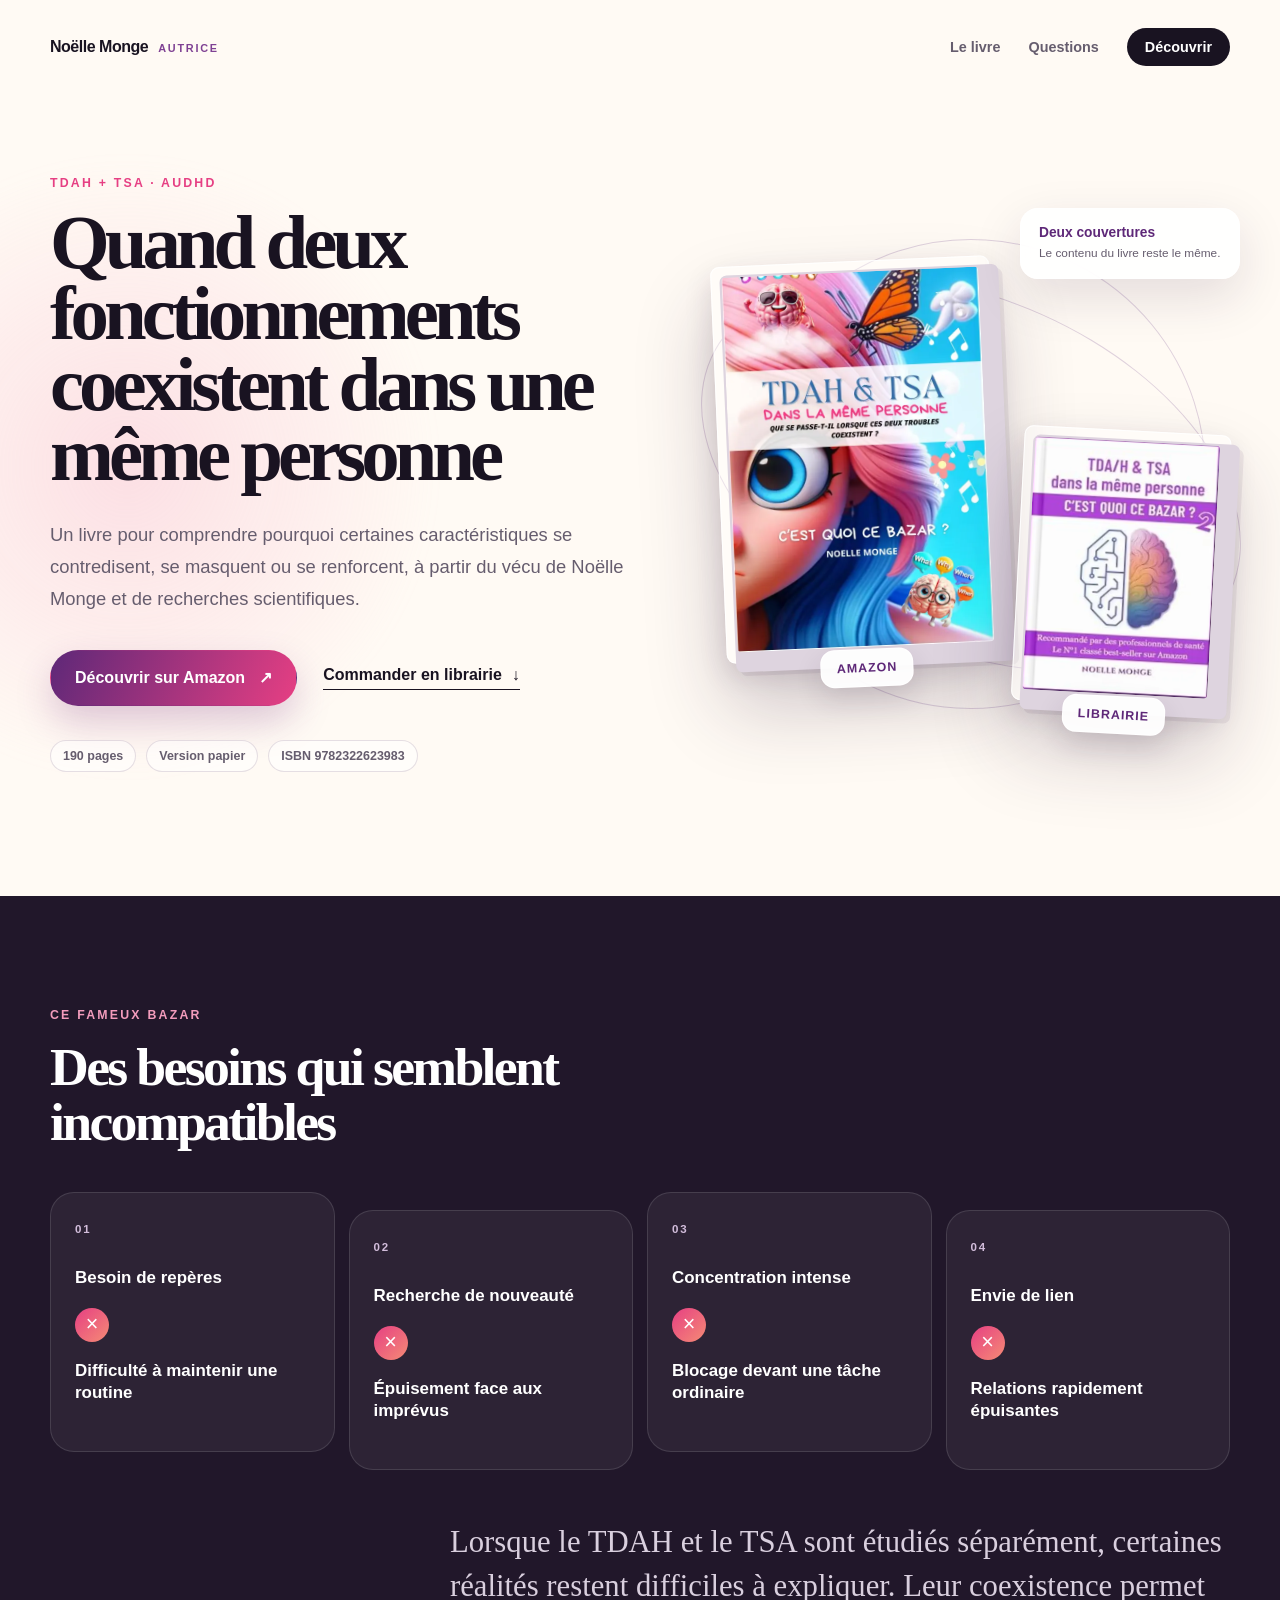
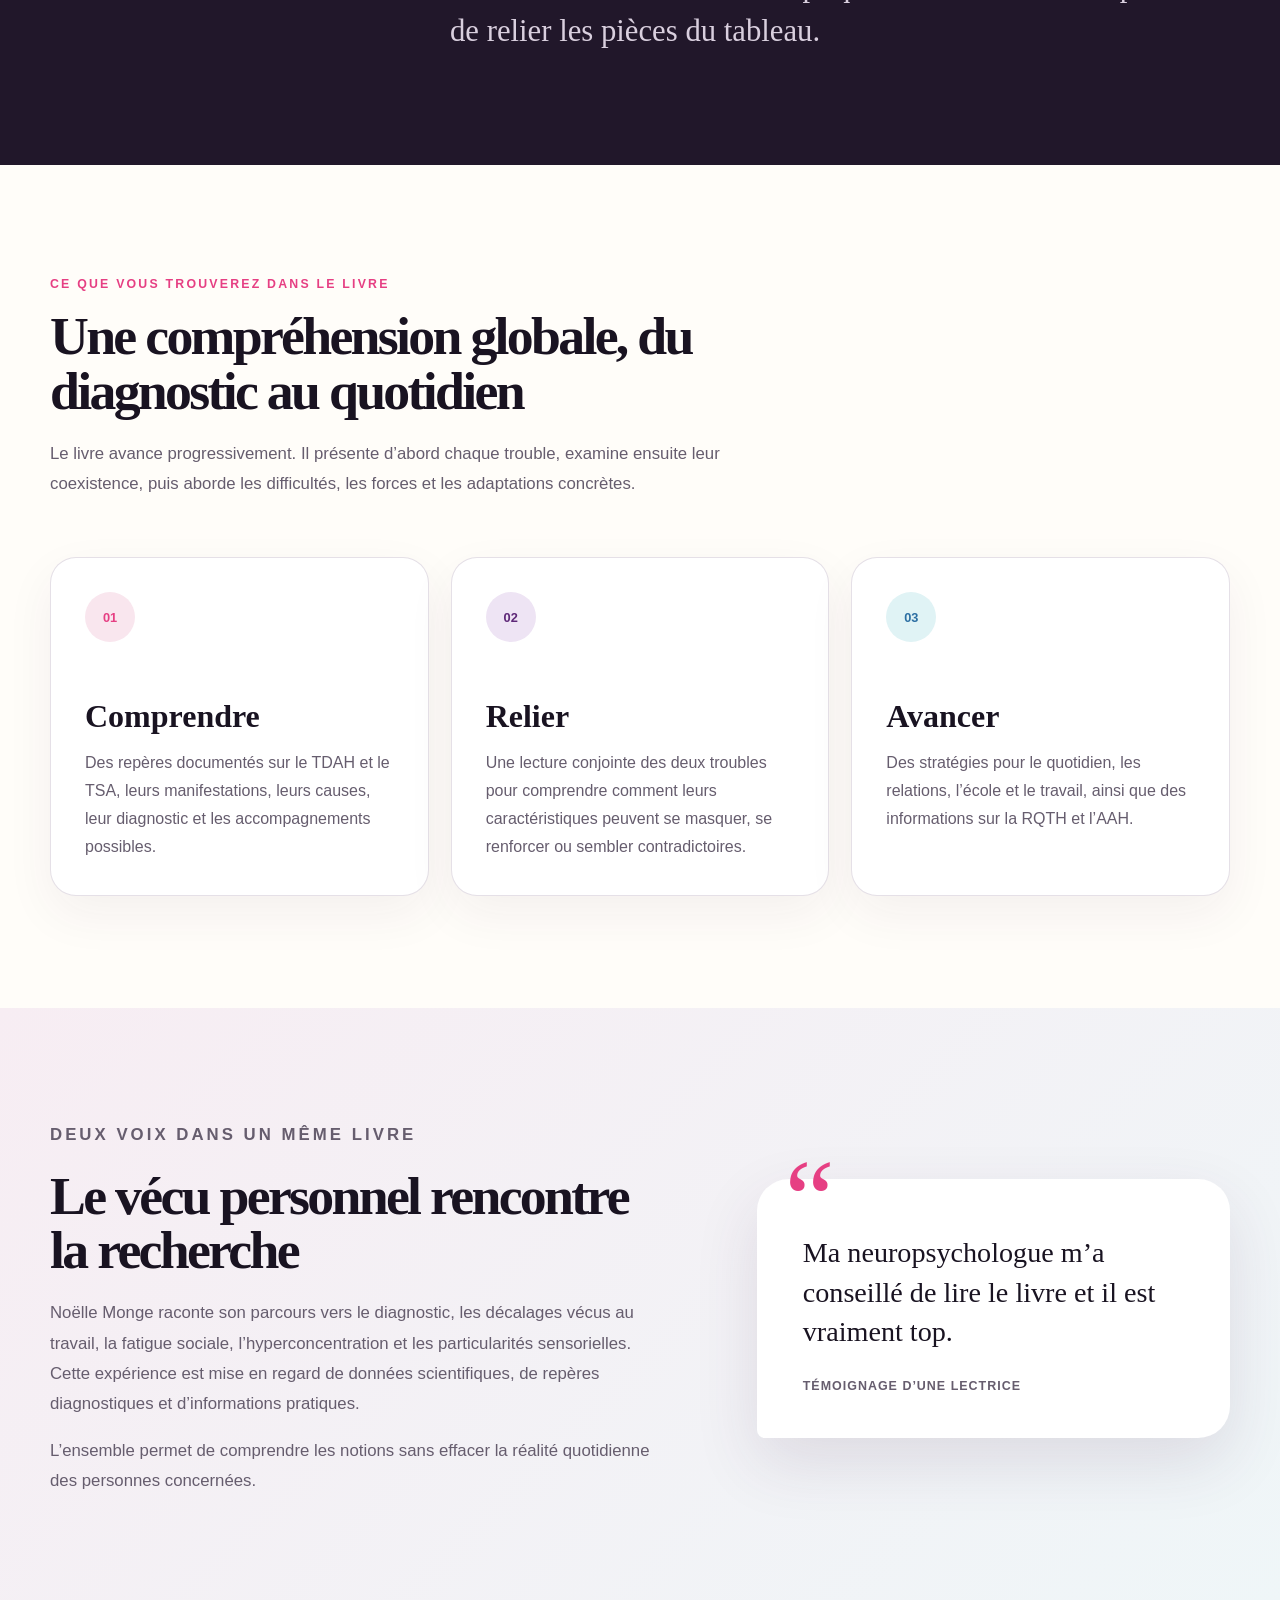
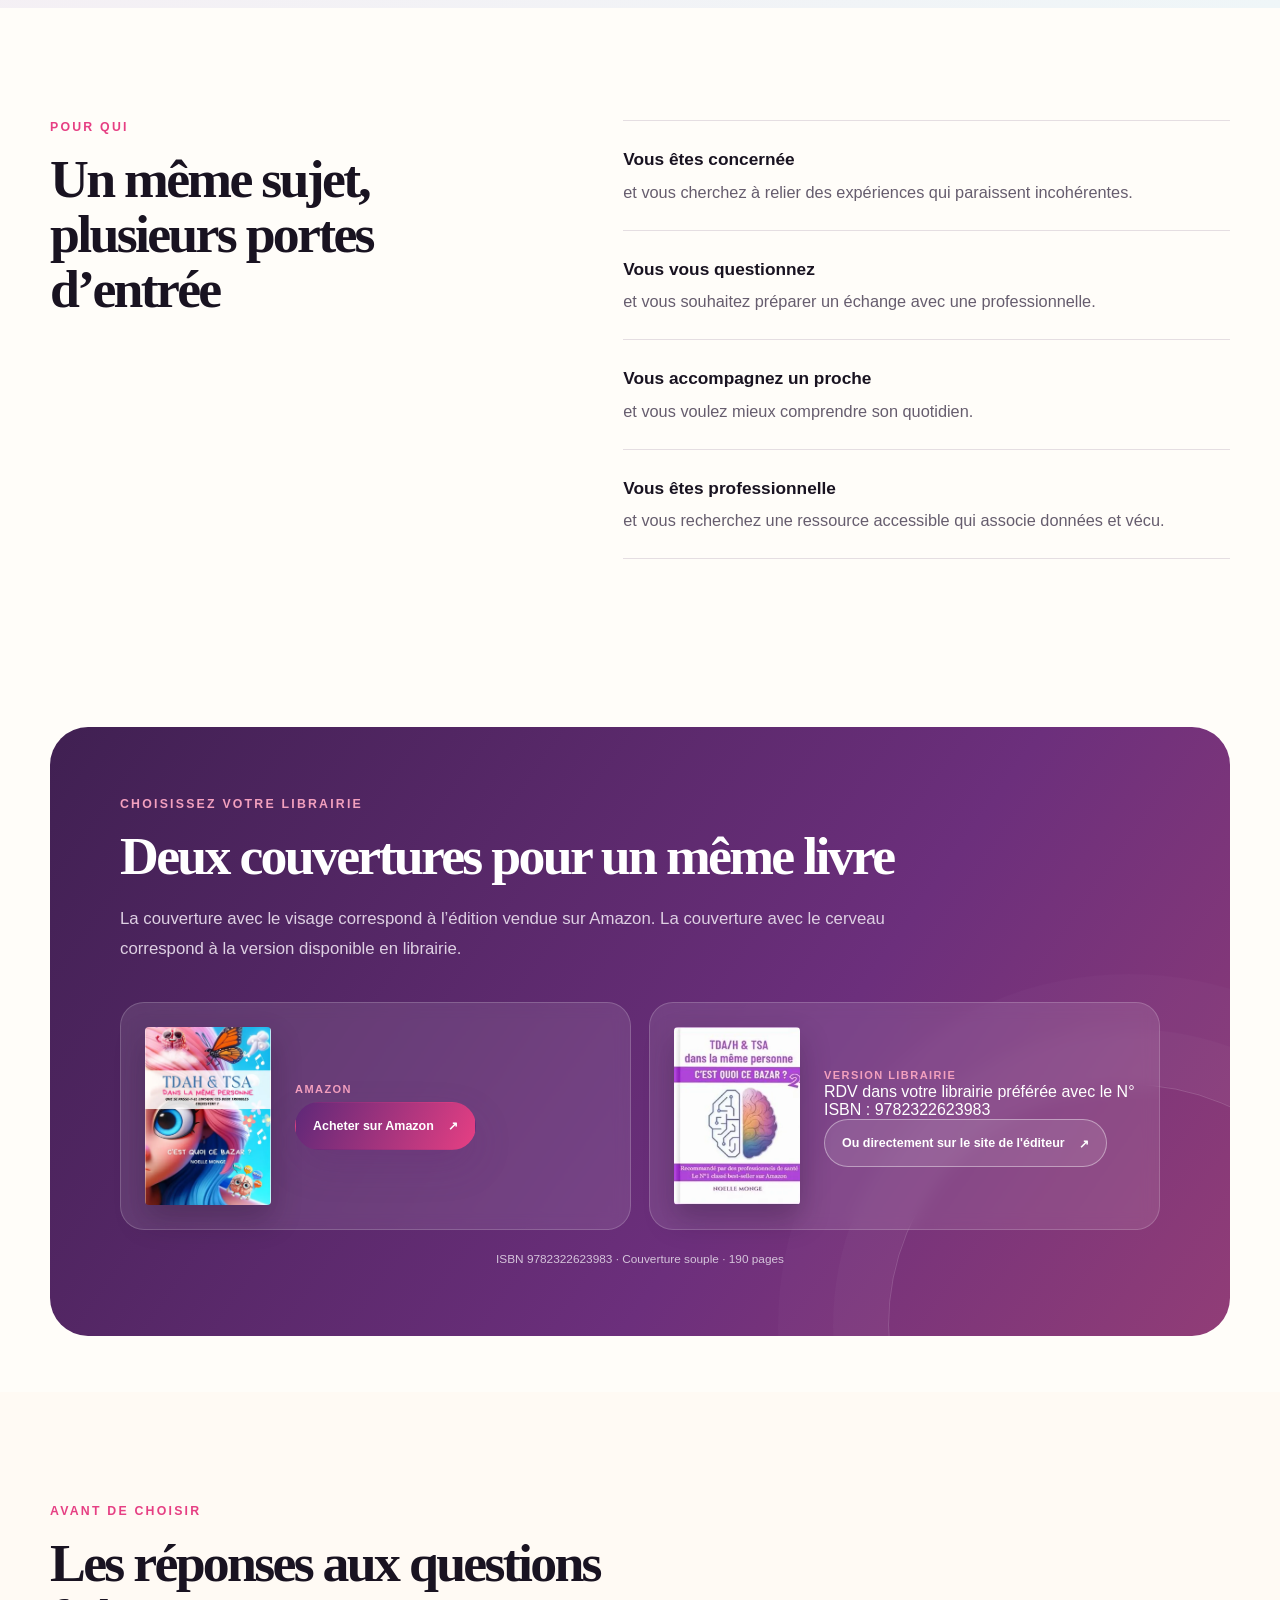
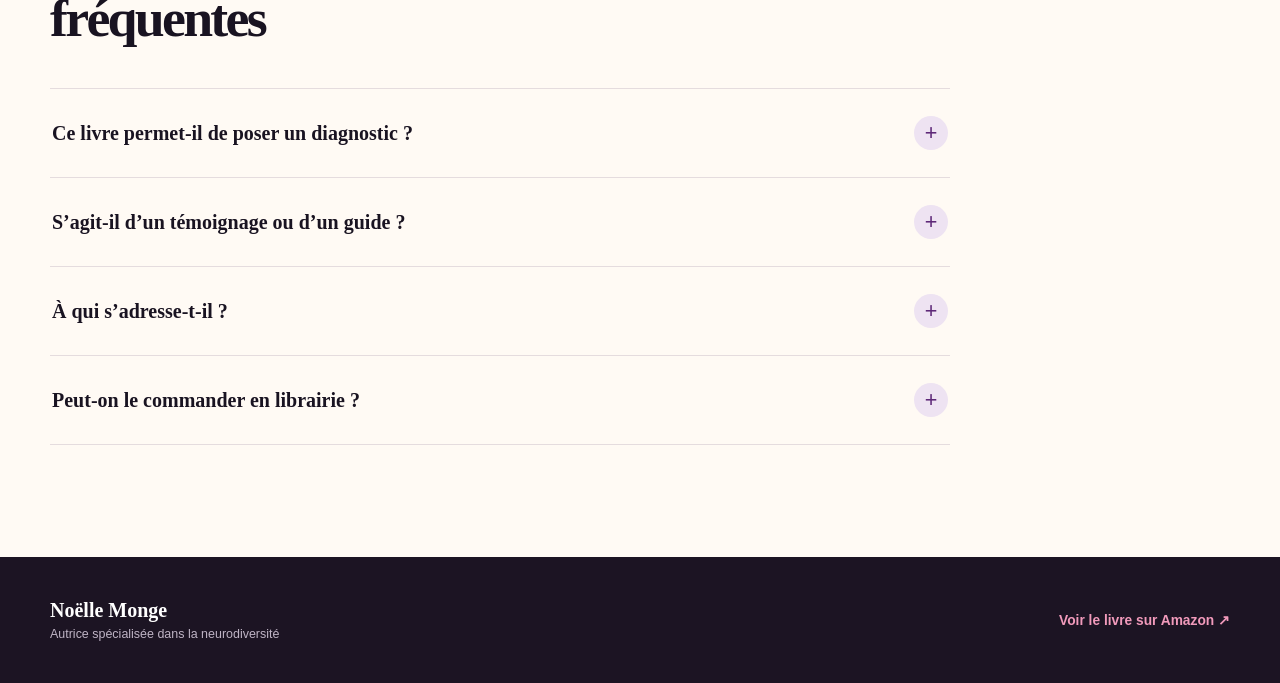
==== index.html @ 41de0bee "first commit" ====
<!doctype html>
<html lang="fr">
  <head>
     <meta charset="utf-8">
    <meta name="viewport" content="width=device-width, initial-scale=1">
    <title>TDAH et TSA dans la même personne | Noëlle Monge</title>
    <meta name="description" content="Découvrez le livre de Noëlle Monge consacré à la coexistence du TDAH et du TSA, au diagnostic, au vécu quotidien et aux stratégies d’adaptation.">
    <link rel="canonical" href="https://noelle-monge.fr/audhd-tdah-et-tsa-dans-la-meme-personne/">
    <link rel="icon" href="favicon.ico" sizes="any">
    <link rel="icon" type="image/png" sizes="512x512" href="favicon-512.png">
    <link rel="apple-touch-icon" sizes="180x180" href="apple-touch-icon.png">
    <meta property="og:title" content="TDAH et TSA dans la même personne">
    <meta property="og:description" content="Comprendre comment le TDAH et le TSA se masquent, se renforcent ou semblent se contredire.">
    <meta property="og:type" content="book">
    <meta property="og:locale" content="fr_FR">
    <meta property="og:url" content="https://noelle-monge.fr/audhd-tdah-et-tsa-dans-la-meme-personne/">
    <meta property="og:image" content="https://noelle-monge.fr/audhd-tdah-et-tsa-dans-la-meme-personne/assets/tdah-tsa-amazon.webp">
    <link rel="stylesheet" href="style.css">
    <script type="application/ld+json">
      {
        "@context": "https://schema.org",
        "@type": "Book",
        "name": "TDA/H et TSA dans la même personne — C’est quoi ce bazar ?",
        "author": { "@type": "Person", "name": "Noëlle Monge" },
        "isbn": "9782322623983",
        "numberOfPages": 190,
        "inLanguage": "fr",
        "bookFormat": "https://schema.org/Paperback",
        "image": [
          "https://noelle-monge.fr/audhd-tdah-et-tsa-dans-la-meme-personne/assets/tdah-tsa-amazon.webp",
          "https://noelle-monge.fr/audhd-tdah-et-tsa-dans-la-meme-personne/assets/tdah-tsa-librairie.webp"
        ],
        "url": "https://noelle-monge.fr/audhd-tdah-et-tsa-dans-la-meme-personne/"
      }
    </script>
  </head>
  <body>
    <main>
      <header class="site-header">
        <a class="wordmark" href="#haut" aria-label="Retour en haut de la page">
          <span>Noëlle Monge</span>
          <small>Autrice</small>
        </a>
        <nav aria-label="Navigation principale">
          <a href="#contenu">Le livre</a>
          <a href="#questions">Questions</a>
          <a class="nav-cta" href="https://www.amazon.fr/dp/B0DBQYP2VZ" target="_blank" rel="noopener noreferrer">Découvrir</a>
        </nav>
      </header>

      <section class="hero" id="haut">
        <div class="hero-copy">
          <p class="eyebrow">TDAH + TSA · AuDHD</p>
          <h1>Quand deux fonctionnements coexistent dans une même personne</h1>
          <p class="hero-intro">Un livre pour comprendre pourquoi certaines caractéristiques se contredisent, se masquent ou se renforcent, à partir du vécu de Noëlle Monge et de recherches scientifiques.</p>
          <div class="hero-actions">
            <a class="button button-primary" href="https://www.amazon.fr/dp/B0DBQYP2VZ" target="_blank" rel="noopener noreferrer">Découvrir sur Amazon <span aria-hidden="true">↗</span></a>
            <a class="text-link" href="#librairie">Commander en librairie <span aria-hidden="true">↓</span></a>
          </div>
          <div class="book-facts" aria-label="Informations sur le livre">
            <span>190 pages</span>
            <span>Version papier</span>
            <span>ISBN 9782322623983</span>
          </div>
        </div>

        <div class="hero-visual" aria-label="Les deux couvertures du livre">
          <div class="orbit orbit-one"></div>
          <div class="orbit orbit-two"></div>
          <div class="covers-showcase">
            <figure class="edition-cover edition-amazon">
              <div class="cover-wrap">
                <img src="assets/tdah-tsa-amazon.webp" 
                     alt="Couverture Amazon avec le visage du livre TDAH et TSA dans la même personne" 
                     width="544" height="794">
              </div>
              <figcaption><strong>Amazon</strong></figcaption>
            </figure>
            <figure class="edition-cover edition-bookstore">
              <div class="cover-wrap">
                <img src="assets/tdah-tsa-librairie.webp" 
                     alt="Couverture librairie avec le cerveau du livre TDAH et TSA dans la même personne" 
                     width="412" height="563">
              </div>
              <figcaption><strong>Librairie</strong></figcaption>
            </figure>
          </div>
          <div class="proof-card"><strong>Deux couvertures</strong><span>Le contenu du livre reste le même.</span></div>
        </div>
      </section>

      <section class="recognition" aria-labelledby="recognition-title">
        <div class="section-heading compact">
          <p class="eyebrow">Ce fameux bazar</p>
          <h2 id="recognition-title">Des besoins qui semblent incompatibles</h2>
        </div>
        <div class="contradiction-grid">
          <article class="contradiction"><span class="contradiction-index">01</span><p>Besoin de repères</p><div class="versus" aria-hidden="true">×</div><p>Difficulté à maintenir une routine</p></article>
          <article class="contradiction"><span class="contradiction-index">02</span><p>Recherche de nouveauté</p><div class="versus" aria-hidden="true">×</div><p>Épuisement face aux imprévus</p></article>
          <article class="contradiction"><span class="contradiction-index">03</span><p>Concentration intense</p><div class="versus" aria-hidden="true">×</div><p>Blocage devant une tâche ordinaire</p></article>
          <article class="contradiction"><span class="contradiction-index">04</span><p>Envie de lien</p><div class="versus" aria-hidden="true">×</div><p>Relations rapidement épuisantes</p></article>
        </div>
        <p class="recognition-note">Lorsque le TDAH et le TSA sont étudiés séparément, certaines réalités restent difficiles à expliquer. Leur coexistence permet de relier les pièces du tableau.</p>
      </section>

      <section class="book-content" id="contenu">
        <div class="section-heading">
          <p class="eyebrow">Ce que vous trouverez dans le livre</p>
          <h2>Une compréhension globale, du diagnostic au quotidien</h2>
          <p>Le livre avance progressivement. Il présente d’abord chaque trouble, examine ensuite leur coexistence, puis aborde les difficultés, les forces et les adaptations concrètes.</p>
        </div>
        <div class="chapter-grid">
          <article class="chapter"><span>01</span><h3>Comprendre</h3><p>Des repères documentés sur le TDAH et le TSA, leurs manifestations, leurs causes, leur diagnostic et les accompagnements possibles.</p></article>
          <article class="chapter"><span>02</span><h3>Relier</h3><p>Une lecture conjointe des deux troubles pour comprendre comment leurs caractéristiques peuvent se masquer, se renforcer ou sembler contradictoires.</p></article>
          <article class="chapter"><span>03</span><h3>Avancer</h3><p>Des stratégies pour le quotidien, les relations, l’école et le travail, ainsi que des informations sur la RQTH et l’AAH.</p></article>
        </div>
      </section>

      <section class="two-voices">
        <div class="voices-copy">
          <p class="eyebrow">Deux voix dans un même livre</p>
          <h2>Le vécu personnel rencontre la recherche</h2>
          <p>Noëlle Monge raconte son parcours vers le diagnostic, les décalages vécus au travail, la fatigue sociale, l’hyperconcentration et les particularités sensorielles. Cette expérience est mise en regard de données scientifiques, de repères diagnostiques et d’informations pratiques.</p>
          <p>L’ensemble permet de comprendre les notions sans effacer la réalité quotidienne des personnes concernées.</p>
        </div>
        <blockquote>
          <span aria-hidden="true">“</span>
          <p>Ma neuropsychologue m’a conseillé de lire le livre et il est vraiment top.</p>
          <cite>Témoignage d’une lectrice</cite>
        </blockquote>
      </section>

      <section class="audience">
        <div class="audience-label"><p class="eyebrow">Pour qui</p><h2>Un même sujet, plusieurs portes d’entrée</h2></div>
        <div class="audience-list">
          <p><strong>Vous êtes concernée</strong> et vous cherchez à relier des expériences qui paraissent incohérentes.</p>
          <p><strong>Vous vous questionnez</strong> et vous souhaitez préparer un échange avec une professionnelle.</p>
          <p><strong>Vous accompagnez un proche</strong> et vous voulez mieux comprendre son quotidien.</p>
          <p><strong>Vous êtes professionnelle</strong> et vous recherchez une ressource accessible qui associe données et vécu.</p>
        </div>
      </section>

      <section class="purchase" id="librairie">
        <div class="purchase-card">
          <div class="purchase-intro">
            <p class="eyebrow">Choisissez votre librairie</p>
            <h2>Deux couvertures pour un même livre</h2>
            <p>La couverture avec le visage correspond à l’édition vendue sur Amazon. La couverture avec le cerveau correspond à la version disponible en librairie.</p>
          </div>
          <div class="edition-choices">
            <article class="edition-choice">
              <img src="assets/tdah-tsa-amazon.webp" alt="Couverture Amazon avec le visage" width="544" height="794">
              <div>
                <p class="edition-platform">Amazon</p>
                <a class="button button-primary" href="https://www.amazon.fr/dp/B0DBQYP2VZ" 
                   target="_blank" rel="noopener noreferrer">Acheter sur Amazon 
                  <span aria-hidden="true">↗</span>
                </a>
              </div>
            </article>
            <article class="edition-choice">
              <img src="assets/tdah-tsa-librairie.webp" alt="Couverture librairie avec le cerveau" 
                   width="412" height="563">
              <div>
                <span class="edition-platform">
                Version librairie</span>
                <br/>
                RDV dans votre librairie préférée avec le N° ISBN : 9782322623983<span aria-hidden="true">
                </span>
                <br/>
                <a class="button button-secondary" 
                   href="https://librairie.bod.fr/tdah-et-tsa-dans-la-meme-personne-noelle-monge-9782322623983" 
                   target="_blank" rel="noopener noreferrer">
                	Ou directement sur le site de l'éditeur 
                  <span aria-hidden="true">↗</span>
                </a>
              </div>
            </article>
          </div>
          <p class="purchase-meta">ISBN 9782322623983 · Couverture souple · 190 pages</p>
        </div>
      </section>

      <section class="faq" id="questions">
        <div class="section-heading compact"><p class="eyebrow">Avant de choisir</p><h2>Les réponses aux questions fréquentes</h2></div>
        <div class="faq-list">
          <details><summary>Ce livre permet-il de poser un diagnostic ?</summary><p>Le diagnostic relève de professionnelles de santé formées. Le livre apporte des connaissances, des repères et des questions à explorer au cours d’un accompagnement.</p></details>
          <details><summary>S’agit-il d’un témoignage ou d’un guide ?</summary><p>Les deux approches se répondent. Noëlle Monge raconte son parcours et son quotidien tout en s’appuyant sur des recherches scientifiques et des informations pratiques.</p></details>
          <details><summary>À qui s’adresse-t-il ?</summary><p>Aux personnes directement concernées, à celles qui se questionnent, à leurs proches et aux professionnelles qui souhaitent mieux comprendre la coexistence du TDAH et du TSA.</p></details>
          <details><summary>Peut-on le commander en librairie ?</summary><p>Oui. La version papier peut être commandée avec l’ISBN 9782322623983. Elle est également disponible sur Amazon.</p></details>
        </div>
      </section>

      <footer>
        <div><strong>Noëlle Monge</strong><p>Autrice spécialisée dans la neurodiversité</p></div>
        <a href="https://www.amazon.fr/dp/B0DBQYP2VZ" target="_blank" rel="noopener noreferrer">
          Voir le livre sur Amazon ↗
        </a>
      </footer>

      <a class="mobile-buy" href="https://www.amazon.fr/dp/B0DBQYP2VZ" 
         target="_blank" rel="noopener noreferrer">
        Découvrir le livre <span aria-hidden="true">↗</span>
      </a>
    </main>
  </body>
</html>
---- style.css ----
:root {
  --font-sans: Arial, Helvetica, sans-serif;
  --font-display: Georgia, "Times New Roman", serif;
  --paper: #fffaf4;
  --ink: #191321;
  --muted: #665d6e;
  --plum: #5e2878;
  --violet: #7f4193;
  --pink: #e63f83;
  --coral: #f58b75;
  --blue: #2c6fa3;
  --line: rgba(70, 38, 88, 0.14);
}

* { box-sizing: border-box; }
html { scroll-behavior: smooth; }
body {
  margin: 0;
  background: var(--paper);
  color: var(--ink);
  font-family: var(--font-sans);
}
a { color: inherit; text-decoration: none; }

.site-header {
  position: relative;
  z-index: 20;
  display: flex;
  align-items: center;
  justify-content: space-between;
  width: min(1180px, calc(100% - 48px));
  margin: 0 auto;
  padding: 28px 0;
}
.wordmark { display: flex; align-items: baseline; gap: 10px; font-weight: 850; letter-spacing: -0.03em; }
.wordmark small { color: var(--violet); font-size: .68rem; font-weight: 800; letter-spacing: .16em; text-transform: uppercase; }
nav { display: flex; align-items: center; gap: 28px; color: var(--muted); font-size: .9rem; font-weight: 700; }
nav a:hover { color: var(--plum); }
.nav-cta { padding: 11px 18px; border-radius: 999px; background: var(--ink); color: white; }
nav .nav-cta:hover { color: white; background: var(--plum); }

.hero {
  position: relative;
  display: grid;
  grid-template-columns: minmax(0, 1.08fr) minmax(390px, .92fr);
  align-items: center;
  gap: 56px;
  min-height: 720px;
  width: min(1180px, calc(100% - 48px));
  margin: 0 auto;
  padding: 50px 0 92px;
}
.hero::before {
  content: "";
  position: absolute;
  top: 5%;
  left: -20vw;
  z-index: -1;
  width: 52vw;
  height: 52vw;
  border-radius: 50%;
  background: radial-gradient(circle, rgba(246, 168, 195, .32), transparent 66%);
  filter: blur(8px);
}
.eyebrow { margin: 0 0 18px; color: var(--pink); font-size: .77rem; font-weight: 850; letter-spacing: .18em; text-transform: uppercase; }
h1, h2, h3, p { margin-top: 0; }
h1 {
  max-width: 760px;
  margin-bottom: 28px;
  font-family: var(--font-display);
  font-size: clamp(3.5rem, 6vw, 6.7rem);
  font-weight: 650;
  letter-spacing: -.065em;
  line-height: .92;
}
.hero-intro { max-width: 660px; margin-bottom: 34px; color: var(--muted); font-size: 1.15rem; line-height: 1.75; }
.hero-actions { display: flex; align-items: center; gap: 26px; }
.button {
  display: inline-flex;
  align-items: center;
  justify-content: center;
  gap: 14px;
  min-height: 56px;
  padding: 0 24px;
  border: 1px solid transparent;
  border-radius: 999px;
  font-weight: 800;
  transition: transform 180ms ease, box-shadow 180ms ease, background 180ms ease;
}
.button:hover { transform: translateY(-2px); }
.button-primary { background: linear-gradient(115deg, var(--plum), var(--pink)); color: white; box-shadow: 0 16px 36px rgba(103, 38, 119, .22); }
.button-primary:hover { box-shadow: 0 20px 42px rgba(103, 38, 119, .3); }
.button-secondary { border-color: rgba(255, 255, 255, .4); background: rgba(255, 255, 255, .1); color: white; }
.button-secondary:hover { background: rgba(255, 255, 255, .18); }
.text-link { display: inline-flex; align-items: center; gap: 10px; padding-bottom: 5px; border-bottom: 1px solid var(--ink); font-weight: 800; }
.book-facts { display: flex; flex-wrap: wrap; gap: 10px; margin-top: 34px; }
.book-facts span { padding: 8px 12px; border: 1px solid var(--line); border-radius: 999px; background: rgba(255, 255, 255, .52); color: var(--muted); font-size: .78rem; font-weight: 750; }

.hero-visual { position: relative; display: flex; align-items: center; justify-content: center; min-height: 660px; }
.covers-showcase { position: relative; z-index: 3; display: flex; align-items: flex-end; justify-content: center; gap: 18px; width: 100%; }
.edition-cover { position: relative; margin: 0; }
.edition-cover .cover-wrap { transform: none; }
.edition-cover figcaption { position: relative; z-index: 5; width: max-content; margin: -9px auto 0; padding: 11px 15px; border: 1px solid rgba(255, 255, 255, .92); border-radius: 14px; background: rgba(255, 255, 255, .94); box-shadow: 0 12px 28px rgba(49, 26, 58, .14); text-align: center; }
.edition-cover figcaption strong, .edition-cover figcaption span { display: block; }
.edition-cover figcaption strong { color: var(--plum); font-size: .78rem; letter-spacing: .08em; text-transform: uppercase; }
.edition-cover figcaption span { margin-top: 3px; color: var(--muted); font-size: .68rem; font-weight: 700; }
.edition-amazon { width: 54%; transform: rotate(-2.5deg); }
.edition-bookstore { width: 40%; transform: translateY(46px) rotate(3deg); }
.cover-wrap {
  position: relative;
  z-index: 3;
  padding: 10px;
  border: 1px solid rgba(255, 255, 255, .9);
  border-radius: 9px;
  background: rgba(255, 255, 255, .38);
  box-shadow: 0 44px 80px rgba(47, 23, 60, .24), 0 12px 28px rgba(47, 23, 60, .14);
}
.cover-wrap::after { content: ""; position: absolute; inset: 8px -10px -10px 8px; z-index: -1; border-radius: 7px; background: #ded4df; box-shadow: 4px 4px 0 rgba(72, 43, 83, .08); }
.cover-wrap img { display: block; width: 100%; height: auto; border-radius: 4px; }
.orbit { position: absolute; border: 1px solid rgba(98, 45, 127, .2); border-radius: 50%; transform: rotate(-18deg); }
.orbit::after { content: ""; position: absolute; width: 15px; height: 15px; border-radius: 50%; background: var(--coral); box-shadow: 0 0 0 8px rgba(245, 139, 117, .14); }
.orbit-one { width: 470px; height: 470px; }
.orbit-one::after { top: 42px; left: 80px; }
.orbit-two { width: 570px; height: 350px; transform: rotate(24deg); }
.orbit-two::after { right: 38px; bottom: 68px; background: #52b7cb; }
.proof-card { position: absolute; top: 64px; right: -10px; z-index: 4; width: 220px; padding: 16px 18px; border: 1px solid rgba(255, 255, 255, .9); border-radius: 18px; background: rgba(255, 255, 255, .88); box-shadow: 0 18px 50px rgba(49, 26, 58, .13); backdrop-filter: blur(12px); }
.proof-card strong, .proof-card span { display: block; }
.proof-card strong { margin-bottom: 5px; color: var(--plum); font-size: .86rem; }
.proof-card span { color: var(--muted); font-size: .74rem; line-height: 1.45; }

.recognition, .book-content, .two-voices, .audience, .purchase, .faq { padding: 112px max(24px, calc((100vw - 1180px) / 2)); }
.recognition { overflow: hidden; background: #21172a; color: white; }
.section-heading { max-width: 760px; margin-bottom: 58px; }
.section-heading.compact { margin-bottom: 42px; }
.section-heading h2, .voices-copy h2, .audience h2, .purchase h2 { margin-bottom: 20px; font-family: var(--font-display); font-size: clamp(2.4rem, 4.2vw, 4.6rem); font-weight: 650; letter-spacing: -.05em; line-height: 1.02; }
.section-heading > p:last-child, .voices-copy > p, .purchase-card > div > p:last-child { color: var(--muted); font-size: 1.05rem; line-height: 1.8; }
.recognition .eyebrow { color: #f39cbc; }
.contradiction-grid { display: grid; grid-template-columns: repeat(4, 1fr); gap: 14px; }
.contradiction { position: relative; min-height: 260px; padding: 30px 24px; border: 1px solid rgba(255, 255, 255, .12); border-radius: 24px; background: rgba(255, 255, 255, .055); }
.contradiction:nth-child(2n) { transform: translateY(18px); }
.contradiction-index { display: block; margin-bottom: 32px; color: #d2bddb; font-size: .72rem; font-weight: 800; letter-spacing: .16em; }
.contradiction p { margin-bottom: 0; font-size: 1.06rem; font-weight: 750; line-height: 1.35; }
.versus { width: 34px; height: 34px; margin: 18px 0; border-radius: 50%; background: linear-gradient(135deg, var(--pink), var(--coral)); color: white; font-size: 1.35rem; font-weight: 400; line-height: 31px; text-align: center; }
.recognition-note { max-width: 780px; margin: 68px 0 0 auto; color: #d9cfde; font-family: var(--font-display); font-size: clamp(1.35rem, 2.4vw, 2rem); line-height: 1.45; }

.book-content { background: #fffdf9; }
.chapter-grid { display: grid; grid-template-columns: repeat(3, 1fr); gap: 22px; }
.chapter { padding: 34px; border: 1px solid var(--line); border-radius: 26px; background: white; box-shadow: 0 18px 50px rgba(65, 39, 75, .06); }
.chapter > span { display: inline-flex; align-items: center; justify-content: center; width: 50px; height: 50px; margin-bottom: 56px; border-radius: 50%; background: #f9e6ee; color: var(--pink); font-size: .8rem; font-weight: 850; }
.chapter:nth-child(2) > span { background: #eee4f4; color: var(--plum); }
.chapter:nth-child(3) > span { background: #e0f3f5; color: var(--blue); }
.chapter h3 { margin-bottom: 14px; font-family: var(--font-display); font-size: 2rem; }
.chapter p { margin-bottom: 0; color: var(--muted); line-height: 1.75; }

.two-voices { display: grid; grid-template-columns: 1fr .78fr; align-items: center; gap: 100px; background: linear-gradient(135deg, #f7edf3, #eff6f8); }
.voices-copy > p:last-child { margin-bottom: 0; }
blockquote { position: relative; margin: 0; padding: 54px 46px 44px; border-radius: 32px 32px 32px 8px; background: white; box-shadow: 0 25px 65px rgba(72, 38, 83, .12); }
blockquote > span { position: absolute; top: -36px; left: 28px; color: var(--pink); font-family: Georgia, serif; font-size: 7rem; line-height: 1; }
blockquote p { margin-bottom: 24px; font-family: var(--font-display); font-size: clamp(1.45rem, 2.2vw, 2.15rem); line-height: 1.4; }
blockquote cite { color: var(--muted); font-size: .78rem; font-style: normal; font-weight: 800; letter-spacing: .08em; text-transform: uppercase; }

.audience { display: grid; grid-template-columns: .78fr 1fr; gap: 100px; background: #fffdf9; }
.audience-list p { margin: 0; padding: 24px 0; border-top: 1px solid var(--line); color: var(--muted); font-size: 1.02rem; line-height: 1.65; }
.audience-list p:last-child { border-bottom: 1px solid var(--line); }
.audience-list strong { display: block; margin-bottom: 5px; color: var(--ink); font-size: 1.08rem; }

.purchase { padding-top: 56px; padding-bottom: 56px; background: #fffdf9; }
.purchase-card { position: relative; overflow: hidden; padding: 70px; border-radius: 38px; background: linear-gradient(125deg, #402052, #6c2f7c 62%, #913d77); color: white; }
.purchase-card::after { content: ""; position: absolute; right: -140px; bottom: -230px; width: 480px; height: 480px; border: 1px solid rgba(255, 255, 255, .16); border-radius: 50%; box-shadow: 0 0 0 55px rgba(255, 255, 255, .025), 0 0 0 110px rgba(255, 255, 255, .018); }
.purchase-card .eyebrow { color: #f3a0be; }
.purchase-card > div > p:last-child { color: #ded0e3; }
.purchase-intro { position: relative; z-index: 2; max-width: 780px; margin-bottom: 38px; }
.edition-choices { position: relative; z-index: 2; display: grid; grid-template-columns: repeat(2, 1fr); gap: 18px; }
.edition-choice { display: grid; grid-template-columns: 126px 1fr; align-items: center; gap: 24px; min-width: 0; padding: 24px; border: 1px solid rgba(255, 255, 255, .18); border-radius: 24px; background: rgba(255, 255, 255, .1); backdrop-filter: blur(8px); }
.edition-choice img { display: block; width: 126px; height: 178px; border-radius: 4px; box-shadow: 0 14px 30px rgba(29, 12, 37, .28); object-fit: cover; }
.edition-choice .edition-platform { margin-bottom: 7px; color: #f3a0be; font-size: .69rem; font-weight: 850; letter-spacing: .13em; text-transform: uppercase; }
.edition-choice h3 { margin-bottom: 18px; font-family: var(--font-display); font-size: 1.5rem; line-height: 1.08; }
.edition-choice .button { min-height: 48px; padding: 0 17px; font-size: .78rem; }
.purchase-meta { position: relative; z-index: 2; margin: 22px 0 0; color: #d5c4db; font-size: .74rem; text-align: center; }

.faq { background: var(--paper); }
.faq-list { max-width: 900px; }
details { border-top: 1px solid var(--line); }
details:last-child { border-bottom: 1px solid var(--line); }
summary { display: flex; align-items: center; justify-content: space-between; gap: 24px; padding: 27px 2px; cursor: pointer; font-family: var(--font-display); font-size: 1.25rem; font-weight: 700; list-style: none; }
summary::-webkit-details-marker { display: none; }
summary::after { content: "+"; display: grid; flex: 0 0 auto; place-items: center; width: 34px; height: 34px; border-radius: 50%; background: #eee3f2; color: var(--plum); font-family: Arial, sans-serif; font-size: 1.35rem; font-weight: 400; }
details[open] summary::after { content: "−"; }
details p { max-width: 760px; padding: 0 54px 28px 2px; color: var(--muted); line-height: 1.75; }

footer { display: flex; align-items: center; justify-content: space-between; gap: 30px; padding: 42px max(24px, calc((100vw - 1180px) / 2)); background: #1c1423; color: white; }
footer strong { font-family: var(--font-display); font-size: 1.25rem; }
footer p { margin: 5px 0 0; color: #bfb4c5; font-size: .78rem; }
footer > a { color: #f19abb; font-size: .86rem; font-weight: 800; }
.mobile-buy { display: none; }

@media (max-width: 980px) {
  .hero { grid-template-columns: 1fr; gap: 20px; padding-top: 70px; }
  .hero-copy { position: relative; z-index: 5; }
  .hero-visual { min-height: 720px; }
  .covers-showcase { max-width: 620px; }
  .contradiction-grid { grid-template-columns: repeat(2, 1fr); }
  .two-voices, .audience { grid-template-columns: 1fr; gap: 52px; }
  .chapter-grid { grid-template-columns: 1fr; }
  .chapter > span { margin-bottom: 28px; }
  .edition-choices { grid-template-columns: 1fr; }
}

@media (max-width: 680px) {
  .site-header { width: min(100% - 32px, 1180px); padding: 20px 0; }
  nav a:not(.nav-cta) { display: none; }
  .nav-cta { padding: 9px 15px; font-size: .8rem; }
  .hero { width: min(100% - 36px, 1180px); min-height: auto; padding: 54px 0 68px; }
  h1 { font-size: clamp(3rem, 15.4vw, 4.7rem); }
  .hero-intro { font-size: 1rem; line-height: 1.65; }
  .hero-actions { align-items: flex-start; flex-direction: column; gap: 19px; }
  .hero-visual { min-height: 560px; }
  .covers-showcase { align-items: center; gap: 10px; }
  .edition-amazon { width: 53%; }
  .edition-bookstore { width: 42%; transform: translateY(28px) rotate(3deg); }
  .edition-cover figcaption { padding: 9px 10px; }
  .edition-cover figcaption span { display: none; }
  .orbit-one { width: 330px; height: 330px; }
  .orbit-two { width: 350px; height: 250px; }
  .proof-card { top: auto; right: 0; bottom: 0; width: 190px; }
  .recognition, .book-content, .two-voices, .audience, .purchase, .faq { padding: 78px 20px; }
  .contradiction-grid { grid-template-columns: 1fr; }
  .contradiction { min-height: 0; }
  .contradiction:nth-child(2n) { transform: none; }
  .recognition-note { margin-top: 44px; }
  .chapter { padding: 28px; }
  .two-voices { gap: 72px; }
  blockquote { padding: 48px 28px 34px; }
  .purchase { padding-top: 20px; padding-bottom: 20px; }
  .purchase-card { padding: 42px 26px; border-radius: 28px; }
  .edition-choice { grid-template-columns: 88px 1fr; gap: 17px; padding: 18px; }
  .edition-choice img { width: 88px; height: 126px; }
  .edition-choice h3 { font-size: 1.25rem; }
  .edition-choice .button { width: 100%; min-height: 44px; padding: 0 12px; font-size: .7rem; }
  footer { align-items: flex-start; flex-direction: column; padding-bottom: 100px; }
  .mobile-buy { position: fixed; right: 14px; bottom: 14px; left: 14px; z-index: 40; display: flex; align-items: center; justify-content: center; gap: 12px; min-height: 54px; border-radius: 999px; background: linear-gradient(115deg, var(--plum), var(--pink)); color: white; box-shadow: 0 14px 40px rgba(51, 22, 65, .3); font-weight: 850; }
}

@media (prefers-reduced-motion: reduce) {
  html { scroll-behavior: auto; }
  *, *::before, *::after { transition-duration: .01ms !important; }
}
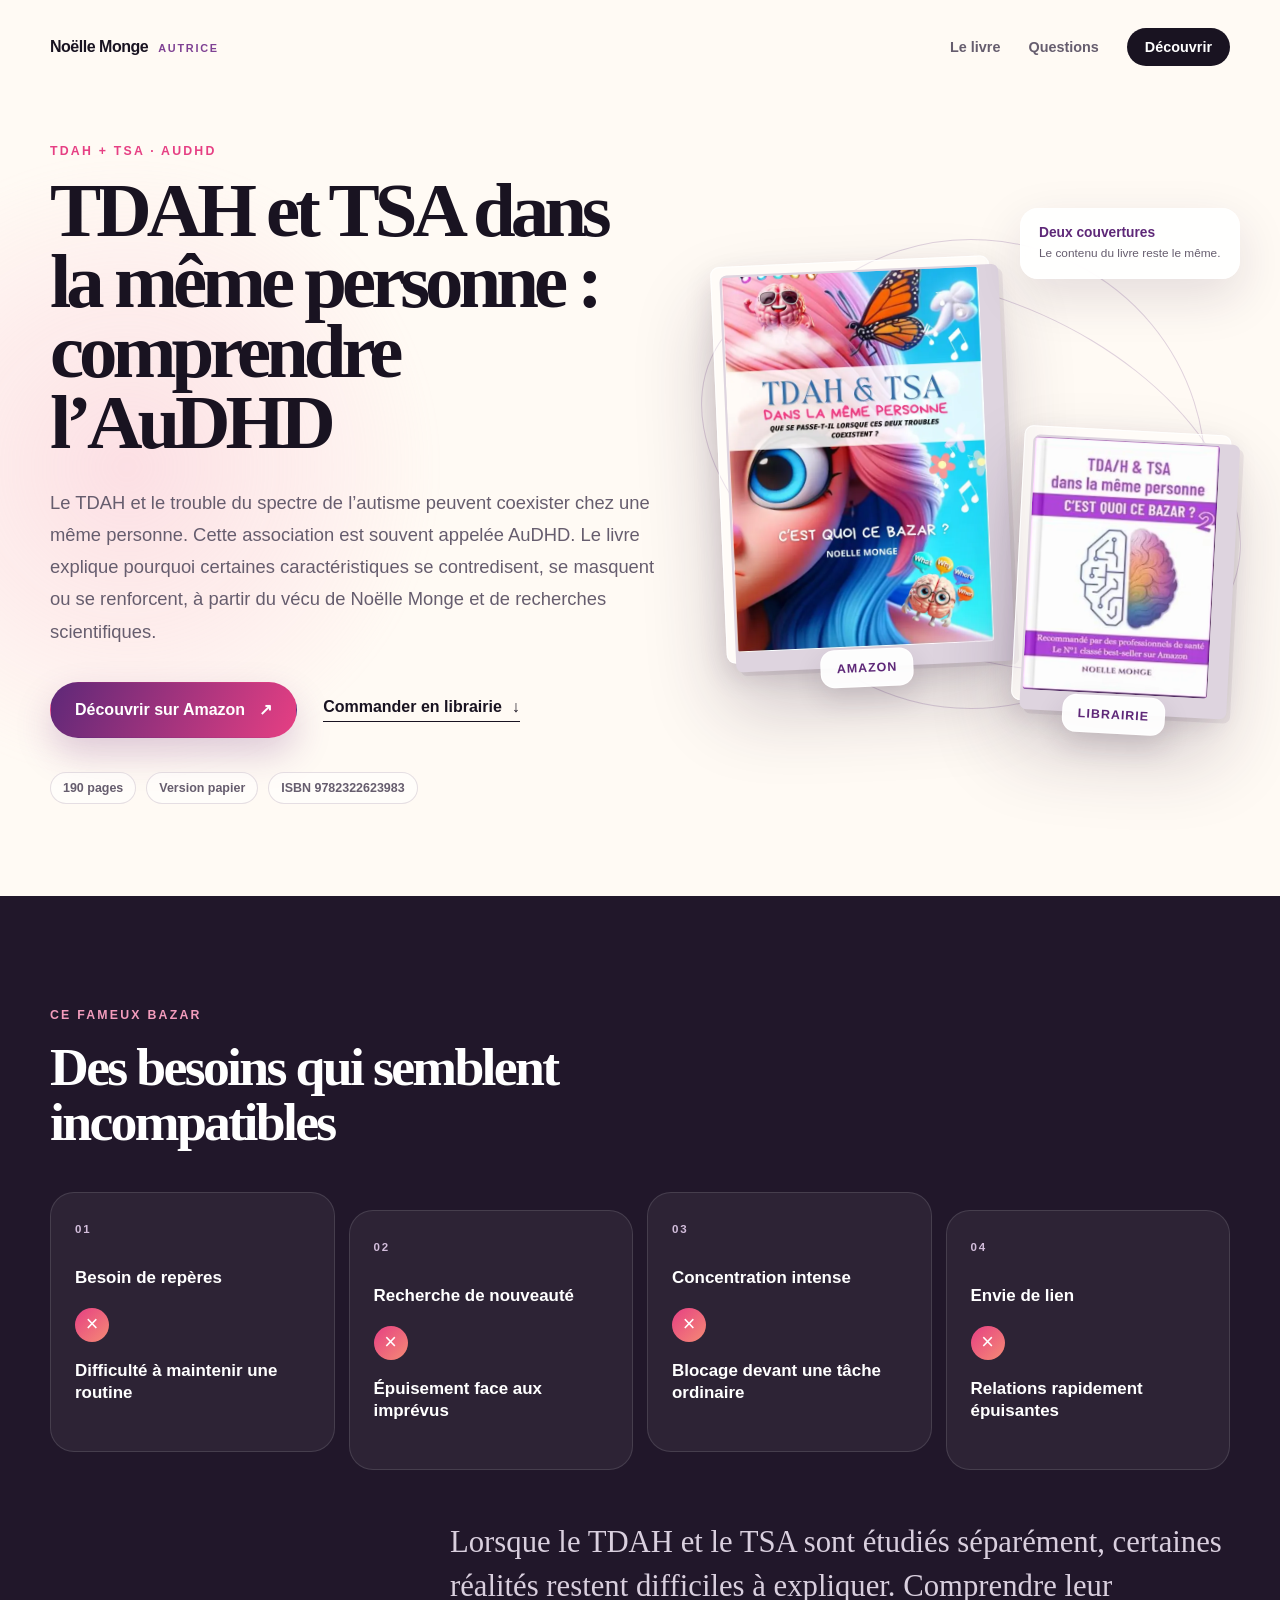
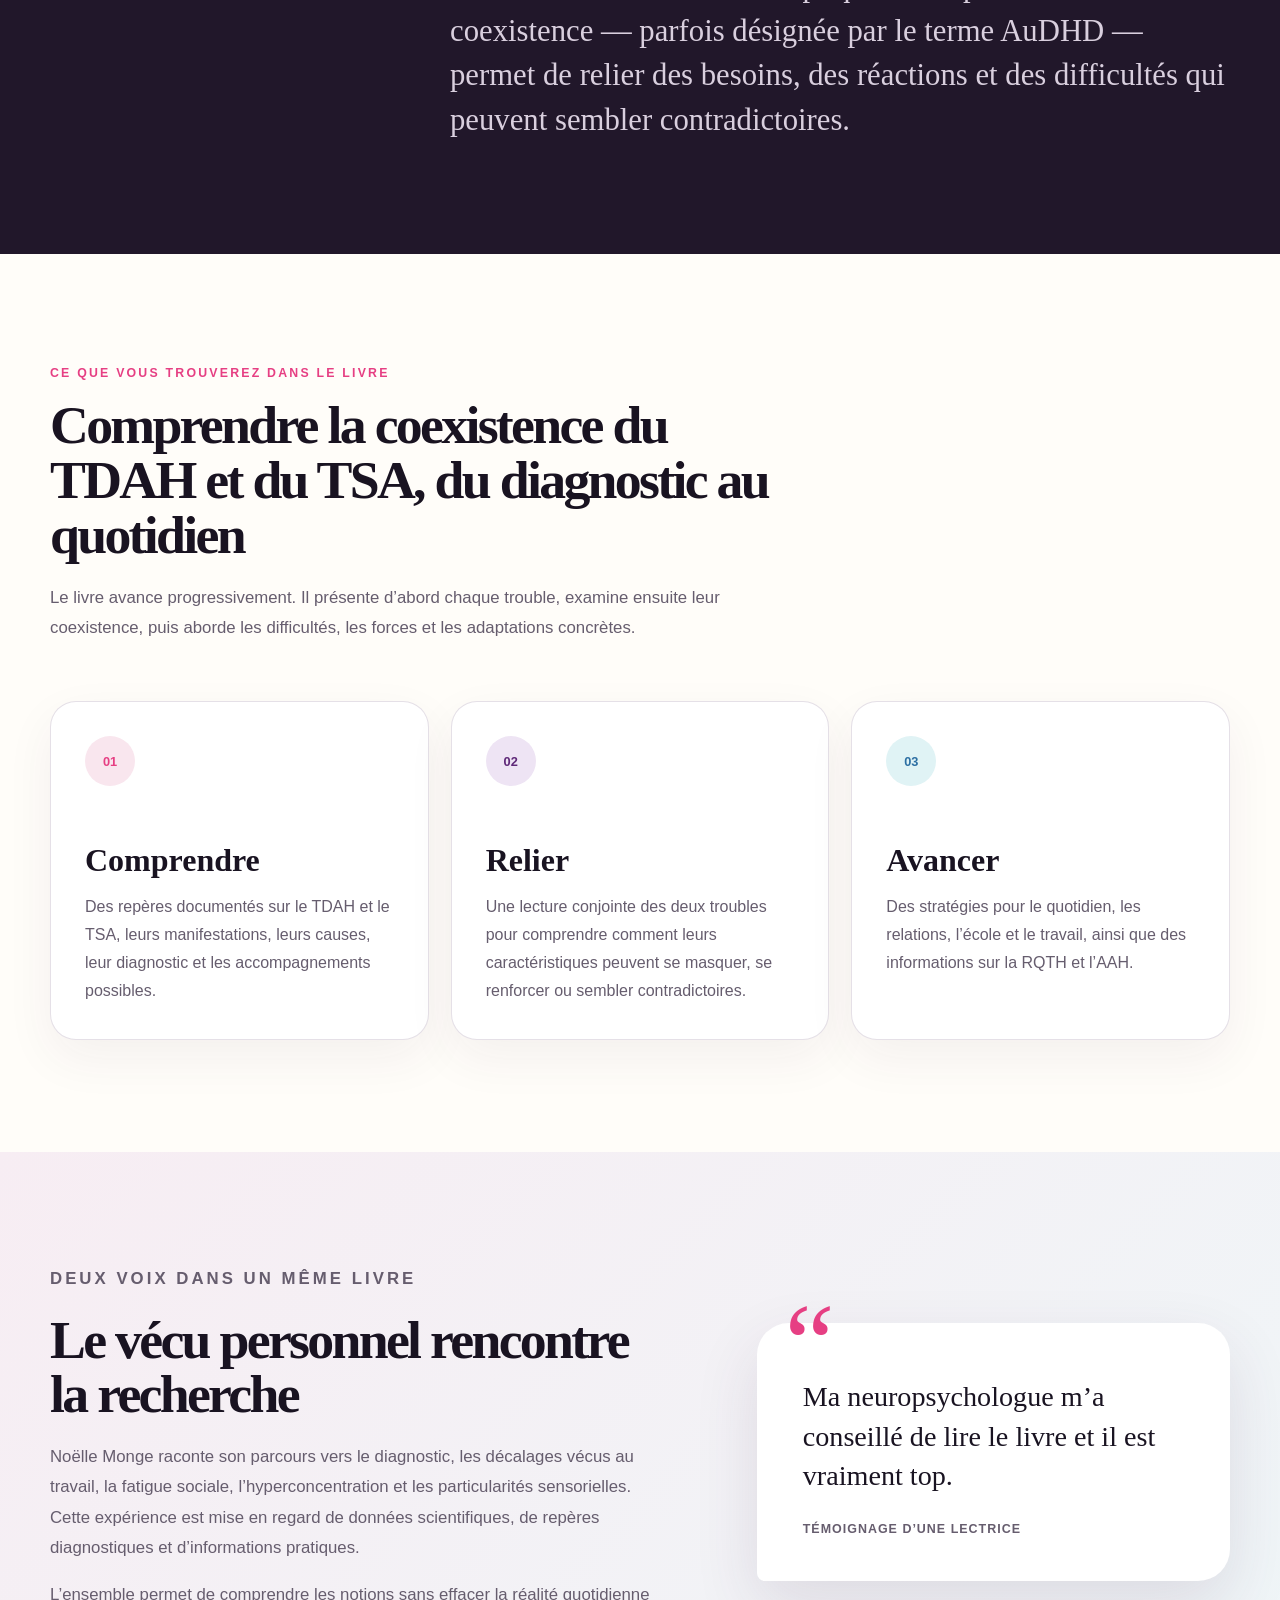
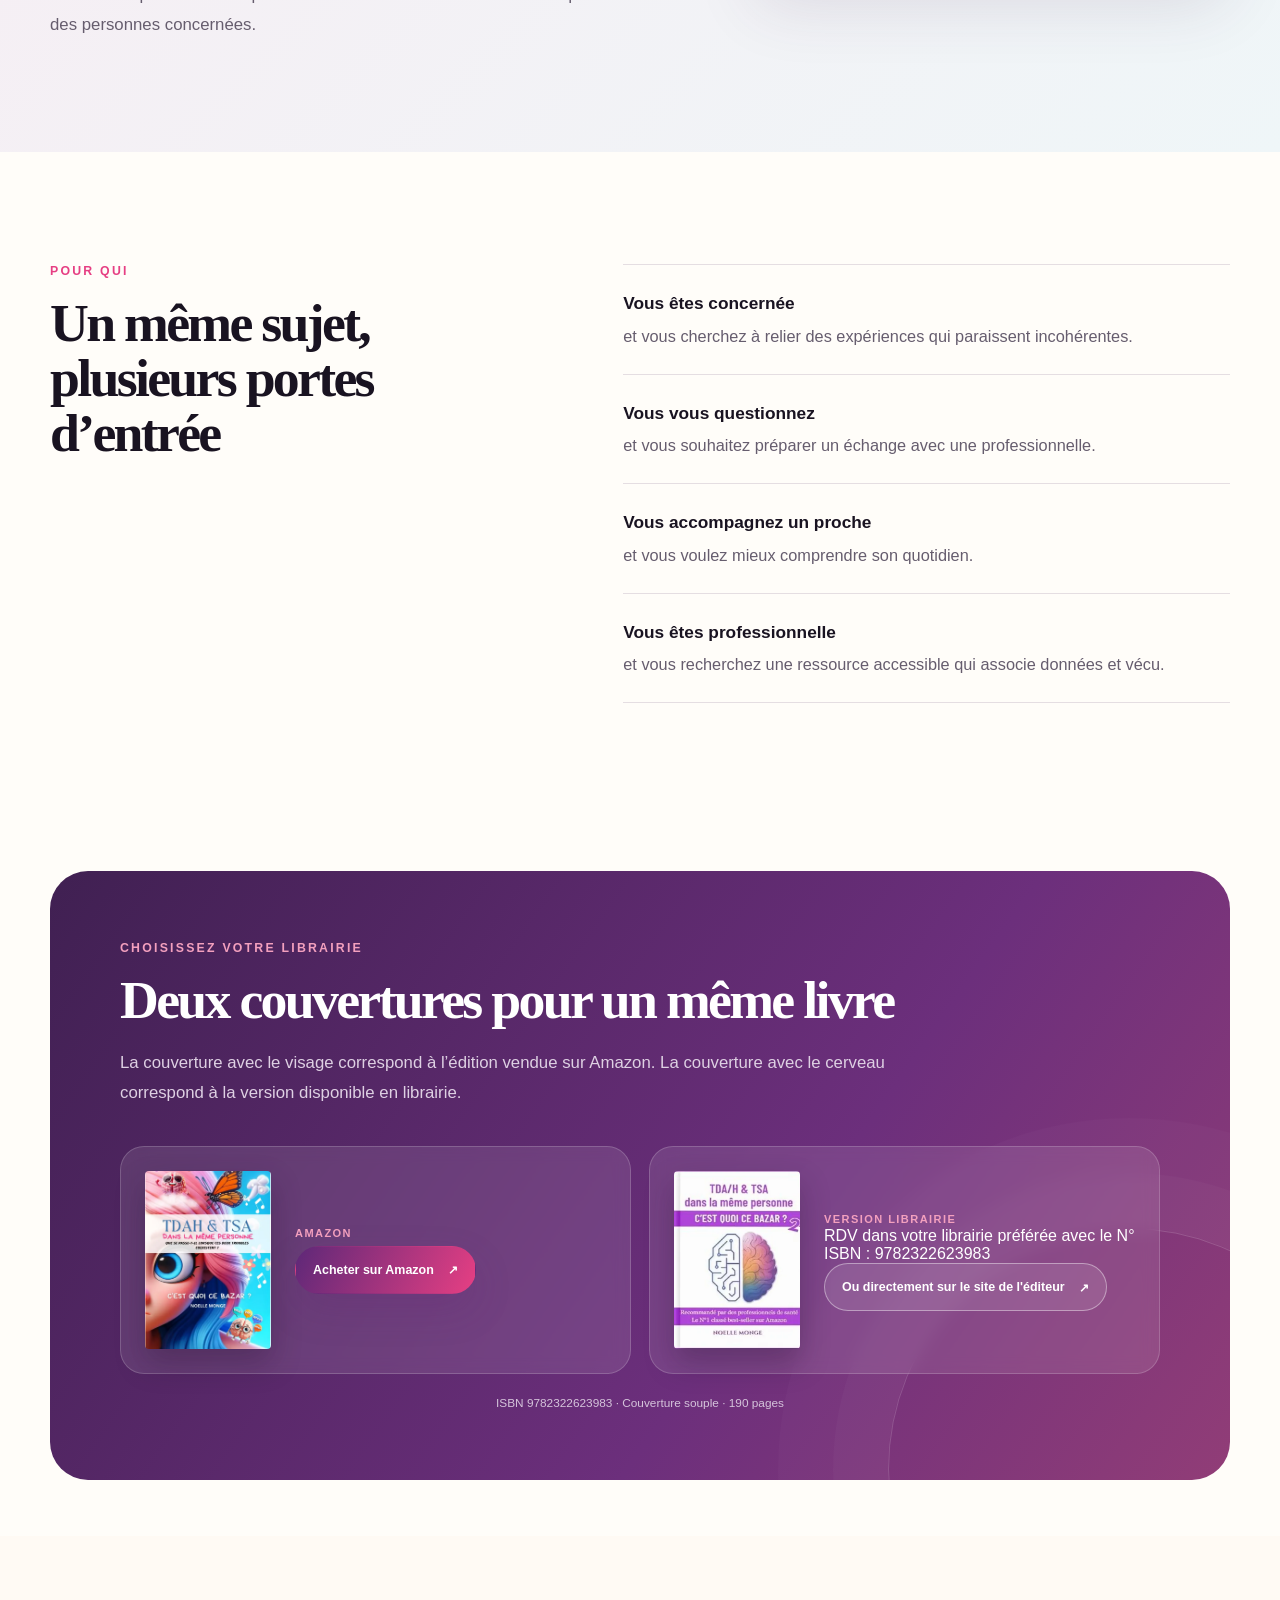
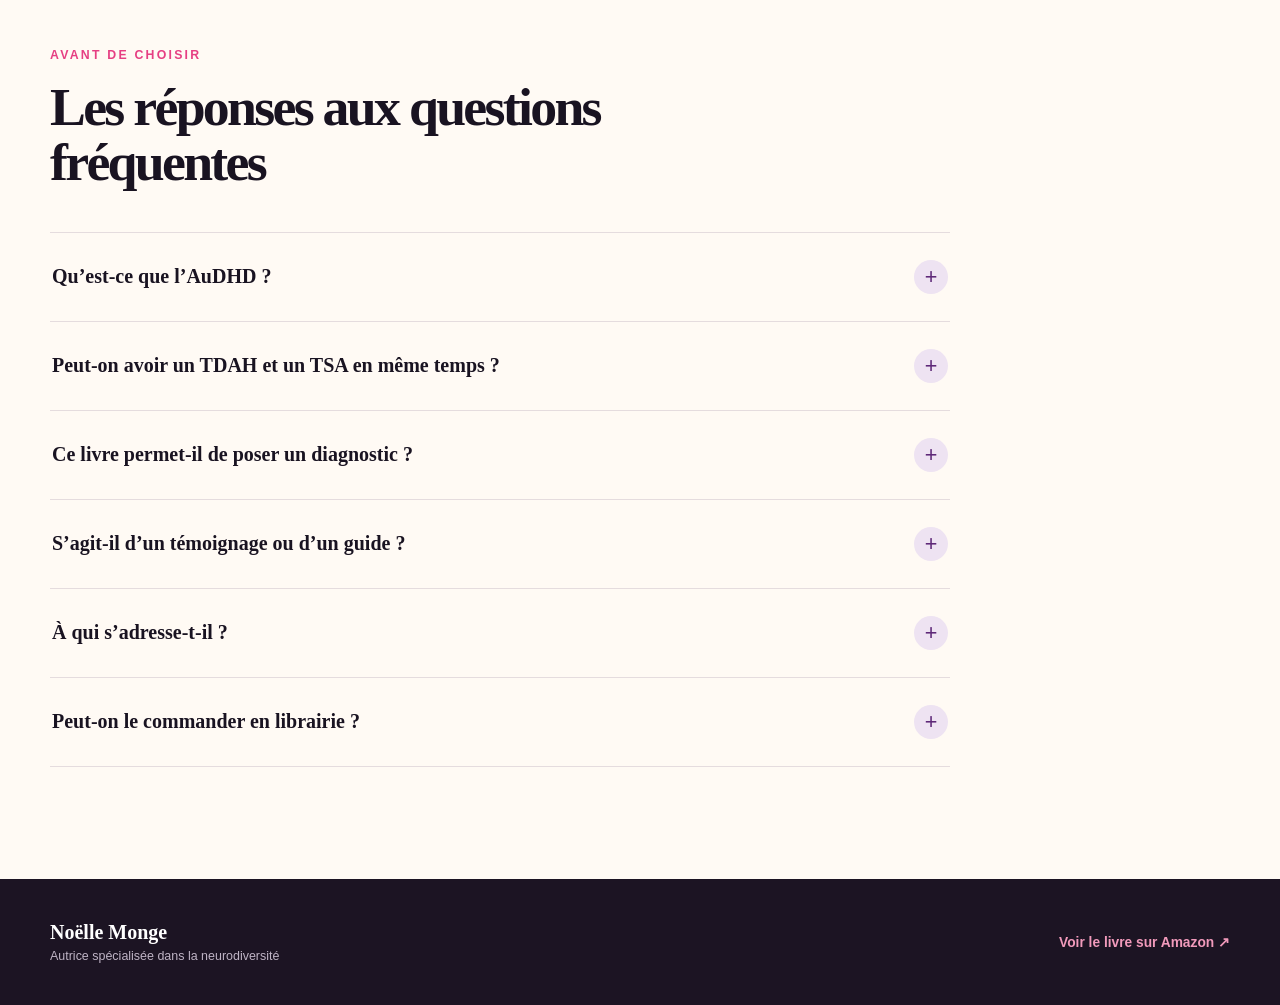
==== commit 4106c18f: "SEO: renforcer le référencement de la landing page AuDHD" ====
--- a/index.html
+++ b/index.html
@@ -3,34 +3,144 @@
   <head>
      <meta charset="utf-8">
     <meta name="viewport" content="width=device-width, initial-scale=1">
-    <title>TDAH et TSA dans la même personne | Noëlle Monge</title>
-    <meta name="description" content="Découvrez le livre de Noëlle Monge consacré à la coexistence du TDAH et du TSA, au diagnostic, au vécu quotidien et aux stratégies d’adaptation.">
+    <title>TDAH et TSA dans la même personne : comprendre l’AuDHD | Noëlle Monge</title>
+    <meta name="description" content="TDAH et TSA dans la même personne : comprendre l’AuDHD, les signes qui se masquent ou se renforcent, le diagnostic et les stratégies du quotidien.">
+    <meta name="robots" content="index,follow,max-image-preview:large,max-snippet:-1,max-video-preview:-1">
+    <meta name="author" content="Noëlle Monge">
     <link rel="canonical" href="https://noelle-monge.fr/audhd-tdah-et-tsa-dans-la-meme-personne/">
+    <link rel="alternate" hreflang="fr" href="https://noelle-monge.fr/audhd-tdah-et-tsa-dans-la-meme-personne/">
+    <link rel="preload" as="image" href="assets/tdah-tsa-amazon.webp" type="image/webp" fetchpriority="high">
     <link rel="icon" href="favicon.ico" sizes="any">
     <link rel="icon" type="image/png" sizes="512x512" href="favicon-512.png">
     <link rel="apple-touch-icon" sizes="180x180" href="apple-touch-icon.png">
-    <meta property="og:title" content="TDAH et TSA dans la même personne">
-    <meta property="og:description" content="Comprendre comment le TDAH et le TSA se masquent, se renforcent ou semblent se contredire.">
+    <meta property="og:title" content="TDAH et TSA dans la même personne : comprendre l’AuDHD">
+    <meta property="og:description" content="Comprendre la coexistence du TDAH et du TSA, souvent appelée AuDHD : diagnostic, quotidien, besoins contradictoires et stratégies d’adaptation.">
     <meta property="og:type" content="book">
     <meta property="og:locale" content="fr_FR">
+    <meta property="og:site_name" content="Noëlle Monge">
     <meta property="og:url" content="https://noelle-monge.fr/audhd-tdah-et-tsa-dans-la-meme-personne/">
     <meta property="og:image" content="https://noelle-monge.fr/audhd-tdah-et-tsa-dans-la-meme-personne/assets/tdah-tsa-amazon.webp">
+    <meta property="og:image:type" content="image/webp">
+    <meta property="og:image:width" content="544">
+    <meta property="og:image:height" content="794">
+    <meta property="og:image:alt" content="Couverture du livre TDAH et TSA dans la même personne de Noëlle Monge">
+    <meta name="twitter:card" content="summary_large_image">
+    <meta name="twitter:title" content="TDAH et TSA dans la même personne : comprendre l’AuDHD">
+    <meta name="twitter:description" content="Comprendre la coexistence du TDAH et du TSA, le diagnostic et les réalités du quotidien.">
+    <meta name="twitter:image" content="https://noelle-monge.fr/audhd-tdah-et-tsa-dans-la-meme-personne/assets/tdah-tsa-amazon.webp">
     <link rel="stylesheet" href="style.css">
     <script type="application/ld+json">
       {
         "@context": "https://schema.org",
-        "@type": "Book",
-        "name": "TDA/H et TSA dans la même personne — C’est quoi ce bazar ?",
-        "author": { "@type": "Person", "name": "Noëlle Monge" },
-        "isbn": "9782322623983",
-        "numberOfPages": 190,
-        "inLanguage": "fr",
-        "bookFormat": "https://schema.org/Paperback",
-        "image": [
-          "https://noelle-monge.fr/audhd-tdah-et-tsa-dans-la-meme-personne/assets/tdah-tsa-amazon.webp",
-          "https://noelle-monge.fr/audhd-tdah-et-tsa-dans-la-meme-personne/assets/tdah-tsa-librairie.webp"
-        ],
-        "url": "https://noelle-monge.fr/audhd-tdah-et-tsa-dans-la-meme-personne/"
+        "@graph": [
+          {
+            "@type": "WebPage",
+            "@id": "https://noelle-monge.fr/audhd-tdah-et-tsa-dans-la-meme-personne/#webpage",
+            "url": "https://noelle-monge.fr/audhd-tdah-et-tsa-dans-la-meme-personne/",
+            "name": "TDAH et TSA dans la même personne : comprendre l’AuDHD",
+            "description": "Comprendre la coexistence du TDAH et du TSA, souvent appelée AuDHD, à travers le diagnostic, le quotidien, les besoins contradictoires et les stratégies d’adaptation.",
+            "inLanguage": "fr-FR",
+            "mainEntity": {
+              "@id": "https://noelle-monge.fr/audhd-tdah-et-tsa-dans-la-meme-personne/#book"
+            },
+            "about": [
+              { "@type": "Thing", "name": "TDAH" },
+              { "@type": "Thing", "name": "Trouble du spectre de l’autisme" },
+              { "@type": "Thing", "name": "AuDHD" }
+            ],
+            "author": {
+              "@id": "https://noelle-monge.fr/#noelle-monge"
+            },
+            "dateModified": "2026-09-23"
+          },
+          {
+            "@type": "Person",
+            "@id": "https://noelle-monge.fr/#noelle-monge",
+            "name": "Noëlle Monge",
+            "url": "https://noelle-monge.fr/",
+            "jobTitle": "Autrice spécialisée dans la neurodiversité"
+          },
+          {
+            "@type": "Book",
+            "@id": "https://noelle-monge.fr/audhd-tdah-et-tsa-dans-la-meme-personne/#book",
+            "name": "TDA/H et TSA dans la même personne — C’est quoi ce bazar ?",
+            "author": {
+              "@id": "https://noelle-monge.fr/#noelle-monge"
+            },
+            "isbn": "9782322623983",
+            "numberOfPages": 190,
+            "inLanguage": "fr-FR",
+            "bookFormat": "https://schema.org/Paperback",
+            "datePublished": "2025-09-10",
+            "publisher": {
+              "@type": "Organization",
+              "name": "BoD - Books on Demand"
+            },
+            "description": "Un livre consacré à la coexistence du TDAH et du TSA chez une même personne, aux manifestations parfois contradictoires, au diagnostic et aux stratégies d’adaptation du quotidien.",
+            "image": [
+              "https://noelle-monge.fr/audhd-tdah-et-tsa-dans-la-meme-personne/assets/tdah-tsa-amazon.webp",
+              "https://noelle-monge.fr/audhd-tdah-et-tsa-dans-la-meme-personne/assets/tdah-tsa-librairie.webp"
+            ],
+            "url": "https://noelle-monge.fr/audhd-tdah-et-tsa-dans-la-meme-personne/",
+            "mainEntityOfPage": {
+              "@id": "https://noelle-monge.fr/audhd-tdah-et-tsa-dans-la-meme-personne/#webpage"
+            }
+          },
+          {
+            "@type": "FAQPage",
+            "@id": "https://noelle-monge.fr/audhd-tdah-et-tsa-dans-la-meme-personne/#faq",
+            "mainEntity": [
+              {
+                "@type": "Question",
+                "name": "Qu’est-ce que l’AuDHD ?",
+                "acceptedAnswer": {
+                  "@type": "Answer",
+                  "text": "AuDHD est un terme utilisé pour désigner la coexistence de l’autisme et du TDAH chez une même personne. Il ne correspond pas à un troisième diagnostic distinct."
+                }
+              },
+              {
+                "@type": "Question",
+                "name": "Peut-on avoir un TDAH et un TSA en même temps ?",
+                "acceptedAnswer": {
+                  "@type": "Answer",
+                  "text": "Oui. Le TDAH et le trouble du spectre de l’autisme peuvent coexister chez une même personne. Leur interaction peut rendre certaines manifestations moins évidentes ou apparemment contradictoires."
+                }
+              },
+              {
+                "@type": "Question",
+                "name": "Ce livre permet-il de poser un diagnostic ?",
+                "acceptedAnswer": {
+                  "@type": "Answer",
+                  "text": "Non. Le diagnostic relève de professionnelles de santé formées. Le livre apporte des connaissances, des repères et des questions à explorer au cours d’un accompagnement."
+                }
+              },
+              {
+                "@type": "Question",
+                "name": "S’agit-il d’un témoignage ou d’un guide ?",
+                "acceptedAnswer": {
+                  "@type": "Answer",
+                  "text": "Les deux approches se répondent. Noëlle Monge raconte son parcours et son quotidien tout en s’appuyant sur des recherches scientifiques et des informations pratiques."
+                }
+              },
+              {
+                "@type": "Question",
+                "name": "À qui s’adresse-t-il ?",
+                "acceptedAnswer": {
+                  "@type": "Answer",
+                  "text": "Aux personnes directement concernées, à celles qui se questionnent, à leurs proches et aux professionnelles qui souhaitent mieux comprendre la coexistence du TDAH et du TSA."
+                }
+              },
+              {
+                "@type": "Question",
+                "name": "Peut-on le commander en librairie ?",
+                "acceptedAnswer": {
+                  "@type": "Answer",
+                  "text": "Oui. La version papier peut être commandée avec l’ISBN 9782322623983. Elle est également disponible sur Amazon."
+                }
+              }
+            ]
+          }
+        ]
       }
     </script>
   </head>
@@ -51,8 +161,8 @@
       <section class="hero" id="haut">
         <div class="hero-copy">
           <p class="eyebrow">TDAH + TSA · AuDHD</p>
-          <h1>Quand deux fonctionnements coexistent dans une même personne</h1>
-          <p class="hero-intro">Un livre pour comprendre pourquoi certaines caractéristiques se contredisent, se masquent ou se renforcent, à partir du vécu de Noëlle Monge et de recherches scientifiques.</p>
+          <h1>TDAH et TSA dans la même personne : comprendre l’AuDHD</h1>
+          <p class="hero-intro">Le TDAH et le trouble du spectre de l’autisme peuvent coexister chez une même personne. Cette association est souvent appelée AuDHD. Le livre explique pourquoi certaines caractéristiques se contredisent, se masquent ou se renforcent, à partir du vécu de Noëlle Monge et de recherches scientifiques.</p>
           <div class="hero-actions">
             <a class="button button-primary" href="https://www.amazon.fr/dp/B0DBQYP2VZ" target="_blank" rel="noopener noreferrer">Découvrir sur Amazon <span aria-hidden="true">↗</span></a>
             <a class="text-link" href="#librairie">Commander en librairie <span aria-hidden="true">↓</span></a>
@@ -71,16 +181,16 @@
             <figure class="edition-cover edition-amazon">
               <div class="cover-wrap">
                 <img src="assets/tdah-tsa-amazon.webp" 
-                     alt="Couverture Amazon avec le visage du livre TDAH et TSA dans la même personne" 
-                     width="544" height="794">
+                     alt="Couverture Amazon du livre TDAH et TSA dans la même personne de Noëlle Monge" 
+                     width="544" height="794" fetchpriority="high" decoding="async">
               </div>
               <figcaption><strong>Amazon</strong></figcaption>
             </figure>
             <figure class="edition-cover edition-bookstore">
               <div class="cover-wrap">
                 <img src="assets/tdah-tsa-librairie.webp" 
-                     alt="Couverture librairie avec le cerveau du livre TDAH et TSA dans la même personne" 
-                     width="412" height="563">
+                     alt="Couverture librairie du livre TDAH et TSA dans la même personne de Noëlle Monge" 
+                     width="412" height="563" decoding="async">
               </div>
               <figcaption><strong>Librairie</strong></figcaption>
             </figure>
@@ -100,13 +210,13 @@
           <article class="contradiction"><span class="contradiction-index">03</span><p>Concentration intense</p><div class="versus" aria-hidden="true">×</div><p>Blocage devant une tâche ordinaire</p></article>
           <article class="contradiction"><span class="contradiction-index">04</span><p>Envie de lien</p><div class="versus" aria-hidden="true">×</div><p>Relations rapidement épuisantes</p></article>
         </div>
-        <p class="recognition-note">Lorsque le TDAH et le TSA sont étudiés séparément, certaines réalités restent difficiles à expliquer. Leur coexistence permet de relier les pièces du tableau.</p>
+        <p class="recognition-note">Lorsque le TDAH et le TSA sont étudiés séparément, certaines réalités restent difficiles à expliquer. Comprendre leur coexistence — parfois désignée par le terme AuDHD — permet de relier des besoins, des réactions et des difficultés qui peuvent sembler contradictoires.</p>
       </section>
 
       <section class="book-content" id="contenu">
         <div class="section-heading">
           <p class="eyebrow">Ce que vous trouverez dans le livre</p>
-          <h2>Une compréhension globale, du diagnostic au quotidien</h2>
+          <h2>Comprendre la coexistence du TDAH et du TSA, du diagnostic au quotidien</h2>
           <p>Le livre avance progressivement. Il présente d’abord chaque trouble, examine ensuite leur coexistence, puis aborde les difficultés, les forces et les adaptations concrètes.</p>
         </div>
         <div class="chapter-grid">
@@ -149,7 +259,7 @@
           </div>
           <div class="edition-choices">
             <article class="edition-choice">
-              <img src="assets/tdah-tsa-amazon.webp" alt="Couverture Amazon avec le visage" width="544" height="794">
+              <img src="assets/tdah-tsa-amazon.webp" alt="Couverture Amazon du livre TDAH et TSA dans la même personne" width="544" height="794" loading="lazy" decoding="async">
               <div>
                 <p class="edition-platform">Amazon</p>
                 <a class="button button-primary" href="https://www.amazon.fr/dp/B0DBQYP2VZ" 
@@ -159,8 +269,8 @@
               </div>
             </article>
             <article class="edition-choice">
-              <img src="assets/tdah-tsa-librairie.webp" alt="Couverture librairie avec le cerveau" 
-                   width="412" height="563">
+              <img src="assets/tdah-tsa-librairie.webp" alt="Couverture librairie du livre TDAH et TSA dans la même personne" 
+                   width="412" height="563" loading="lazy" decoding="async">
               <div>
                 <span class="edition-platform">
                 Version librairie</span>
@@ -184,6 +294,8 @@
       <section class="faq" id="questions">
         <div class="section-heading compact"><p class="eyebrow">Avant de choisir</p><h2>Les réponses aux questions fréquentes</h2></div>
         <div class="faq-list">
+          <details><summary>Qu’est-ce que l’AuDHD ?</summary><p>AuDHD est un terme utilisé pour désigner la coexistence de l’autisme et du TDAH chez une même personne. Il ne correspond pas à un troisième diagnostic distinct.</p></details>
+          <details><summary>Peut-on avoir un TDAH et un TSA en même temps ?</summary><p>Oui. Le TDAH et le trouble du spectre de l’autisme peuvent coexister chez une même personne. Leur interaction peut rendre certaines manifestations moins évidentes ou apparemment contradictoires.</p></details>
           <details><summary>Ce livre permet-il de poser un diagnostic ?</summary><p>Le diagnostic relève de professionnelles de santé formées. Le livre apporte des connaissances, des repères et des questions à explorer au cours d’un accompagnement.</p></details>
           <details><summary>S’agit-il d’un témoignage ou d’un guide ?</summary><p>Les deux approches se répondent. Noëlle Monge raconte son parcours et son quotidien tout en s’appuyant sur des recherches scientifiques et des informations pratiques.</p></details>
           <details><summary>À qui s’adresse-t-il ?</summary><p>Aux personnes directement concernées, à celles qui se questionnent, à leurs proches et aux professionnelles qui souhaitent mieux comprendre la coexistence du TDAH et du TSA.</p></details>
@@ -192,7 +304,7 @@
       </section>
 
       <footer>
-        <div><strong>Noëlle Monge</strong><p>Autrice spécialisée dans la neurodiversité</p></div>
+        <div><strong><a href="https://noelle-monge.fr/">Noëlle Monge</a></strong><p>Autrice spécialisée dans la neurodiversité</p></div>
         <a href="https://www.amazon.fr/dp/B0DBQYP2VZ" target="_blank" rel="noopener noreferrer">
           Voir le livre sur Amazon ↗
         </a>
